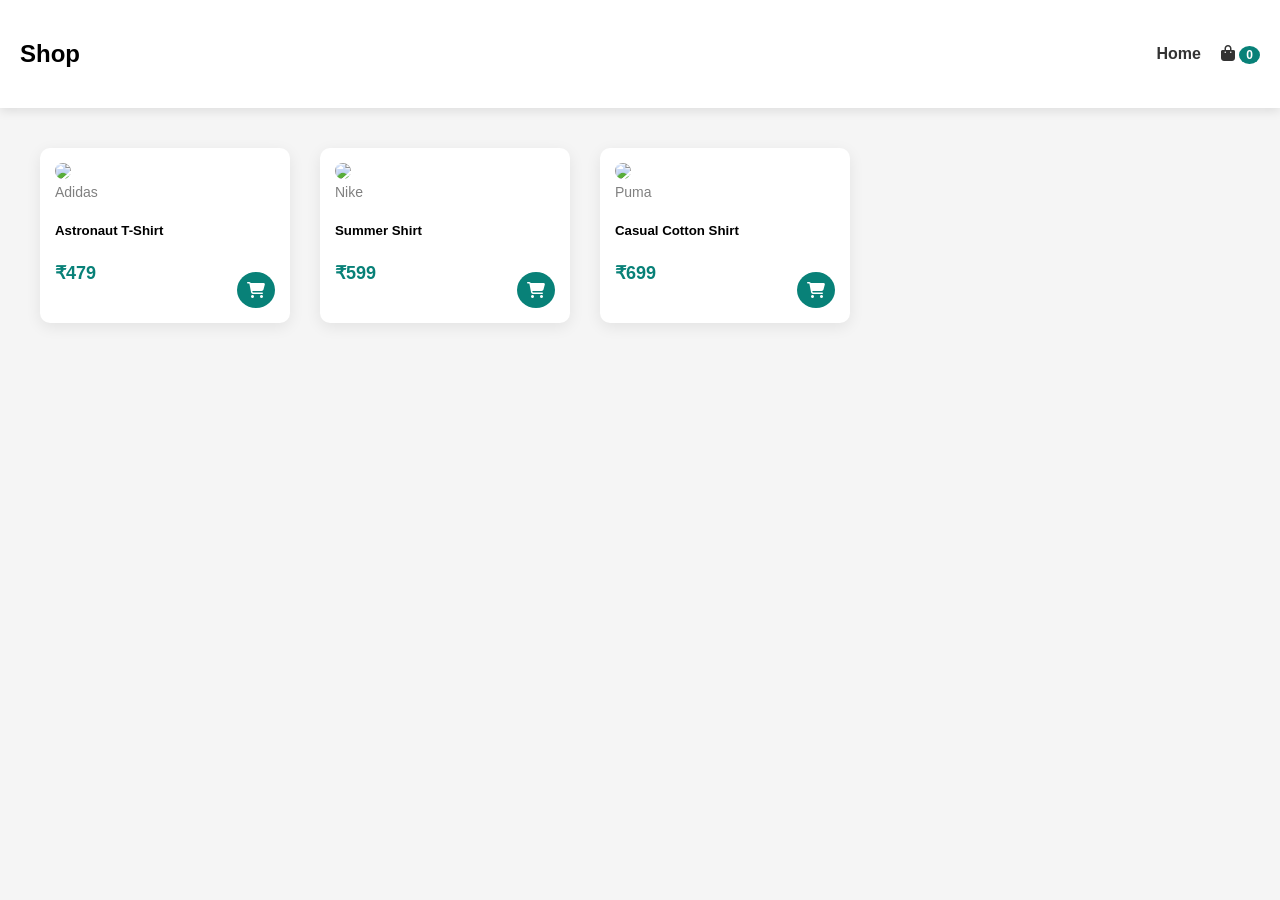
==== index.html @ 13eb0b03 "first commit" ====
<!DOCTYPE html>
<html lang="en">
<head>
<meta charset="UTF-8">
<title>Ecommerce</title>

<link rel="stylesheet"
href="https://cdnjs.cloudflare.com/ajax/libs/font-awesome/6.4.0/css/all.min.css">

<style>

/* GENERAL */

body{
font-family:Arial;
margin:0;
background:#f5f5f5;
}

/* HEADER */

header{
display:flex;
justify-content:space-between;
align-items:center;
padding:20px;
background:white;
box-shadow:0 3px 10px rgba(0,0,0,0.1);
}

.nav{
display:flex;
gap:20px;
list-style:none;
}

.nav a{
text-decoration:none;
color:#333;
font-weight:600;
cursor:pointer;
}

#cart-count{
background:#088178;
color:white;
padding:2px 7px;
border-radius:50%;
font-size:12px;
}

/* PRODUCTS */

#products{
display:flex;
gap:30px;
padding:40px;
flex-wrap:wrap;
}

.pro{
width:220px;
background:white;
padding:15px;
border-radius:10px;
box-shadow:0 4px 15px rgba(0,0,0,0.08);
transition:0.3s;
position:relative;
}

.pro:hover{
transform:translateY(-8px);
box-shadow:0 8px 25px rgba(0,0,0,0.15);
}

.pro img{
width:100%;
border-radius:10px;
}

.des span{
color:gray;
font-size:14px;
}

.price{
color:#088178;
font-size:18px;
}

.cart{
position:absolute;
bottom:15px;
right:15px;
background:#088178;
color:white;
padding:10px;
border-radius:50%;
cursor:pointer;
}

/* CART PAGE */

#cart-page{
display:none;
padding:40px;
}

table{
width:100%;
border-collapse:collapse;
background:white;
}

th,td{
padding:15px;
border-bottom:1px solid #ddd;
text-align:center;
}

#cart-page button{
background:#088178;
color:white;
border:none;
padding:5px 10px;
cursor:pointer;
}

/* TOAST */

#toast{
position:fixed;
bottom:30px;
right:30px;
background:#088178;
color:white;
padding:12px 20px;
border-radius:6px;
opacity:0;
transition:0.4s;
}

#toast.show{
opacity:1;
}

</style>
</head>

<body>

<header>

<h2>Shop</h2>

<ul class="nav">

<li><a onclick="showProducts()">Home</a></li>

<li>
<a onclick="showCart()">
<i class="fa-solid fa-bag-shopping"></i>
<span id="cart-count">0</span>
</a>
</li>

</ul>

</header>

<!-- PRODUCTS -->

<section id="products">

<div class="pro">

<img src="https://picsum.photos/200?1">

<div class="des">
<span>Adidas</span>
<h5 class="product-name">Astronaut T-Shirt</h5>
<h4 class="price">₹479</h4>
</div>

<i class="fa-solid fa-cart-shopping cart add-cart"></i>

</div>


<div class="pro">

<img src="https://picsum.photos/200?2">

<div class="des">
<span>Nike</span>
<h5 class="product-name">Summer Shirt</h5>
<h4 class="price">₹599</h4>
</div>

<i class="fa-solid fa-cart-shopping cart add-cart"></i>

</div>


<div class="pro">

<img src="https://picsum.photos/200?3">

<div class="des">
<span>Puma</span>
<h5 class="product-name">Casual Cotton Shirt</h5>
<h4 class="price">₹699</h4>
</div>

<i class="fa-solid fa-cart-shopping cart add-cart"></i>

</div>

</section>

<!-- CART -->

<section id="cart-page">

<h2>Your Cart</h2>

<table>

<thead>

<tr>
<th>Remove</th>
<th>Image</th>
<th>Product</th>
<th>Price</th>
<th>Quantity</th>
<th>Subtotal</th>
</tr>

</thead>

<tbody id="cart-items"></tbody>

</table>

<h3 id="cart-total">Total: ₹0</h3>

</section>

<div id="toast">Item Added to Cart 🛒</div>

<script>

/* PAGE SWITCH */

function showCart(){

document.getElementById("products").style.display="none"
document.getElementById("cart-page").style.display="block"

displayCart()

}

function showProducts(){

document.getElementById("products").style.display="flex"
document.getElementById("cart-page").style.display="none"

}

/* ADD TO CART */

const carts=document.querySelectorAll(".add-cart")

carts.forEach(cart=>{

cart.addEventListener("click",()=>{

const product=cart.closest(".pro")

const name=product.querySelector(".product-name").innerText
const price=product.querySelector(".price").innerText
const image=product.querySelector("img").src

addToCart(name,price,image)

showToast()

})

})

function addToCart(name,price,image){

let cartItems=JSON.parse(localStorage.getItem("cart")) || []

let existing=cartItems.find(item=>item.name===name)

if(existing){

existing.quantity++

}else{

cartItems.push({
name:name,
price:price,
image:image,
quantity:1
})

}

localStorage.setItem("cart",JSON.stringify(cartItems))

updateCartCount()

}

/* CART COUNT */

function updateCartCount(){

let cartItems=JSON.parse(localStorage.getItem("cart")) || []

document.getElementById("cart-count").innerText=cartItems.length

}

updateCartCount()

/* DISPLAY CART */

function displayCart(){

let cartItems=JSON.parse(localStorage.getItem("cart")) || []

const cartTable=document.getElementById("cart-items")

const cartTotal=document.getElementById("cart-total")

cartTable.innerHTML=""

let total=0

cartItems.forEach((item,index)=>{

let priceNumber=parseInt(item.price.replace("₹",""))

let subtotal=priceNumber*item.quantity

total+=subtotal

cartTable.innerHTML+=`

<tr>

<td>
<button onclick="removeItem(${index})">X</button>
</td>

<td>
<img src="${item.image}" width="70">
</td>

<td>${item.name}</td>

<td>${item.price}</td>

<td>

<button onclick="decrease(${index})">-</button>

${item.quantity}

<button onclick="increase(${index})">+</button>

</td>

<td>₹${subtotal}</td>

</tr>

`

})

cartTotal.innerText="Total: ₹"+total

}

/* QUANTITY */

function increase(index){

let cartItems=JSON.parse(localStorage.getItem("cart"))

cartItems[index].quantity++

localStorage.setItem("cart",JSON.stringify(cartItems))

displayCart()

}

function decrease(index){

let cartItems=JSON.parse(localStorage.getItem("cart"))

if(cartItems[index].quantity>1){

cartItems[index].quantity--

}else{

cartItems.splice(index,1)

}

localStorage.setItem("cart",JSON.stringify(cartItems))

displayCart()

}

/* REMOVE */

function removeItem(index){

let cartItems=JSON.parse(localStorage.getItem("cart"))

cartItems.splice(index,1)

localStorage.setItem("cart",JSON.stringify(cartItems))

displayCart()

updateCartCount()

}

/* TOAST */

function showToast(){

const toast=document.getElementById("toast")

toast.classList.add("show")

setTimeout(()=>{
toast.classList.remove("show")
},2000)

}

</script>

</body>
</html>
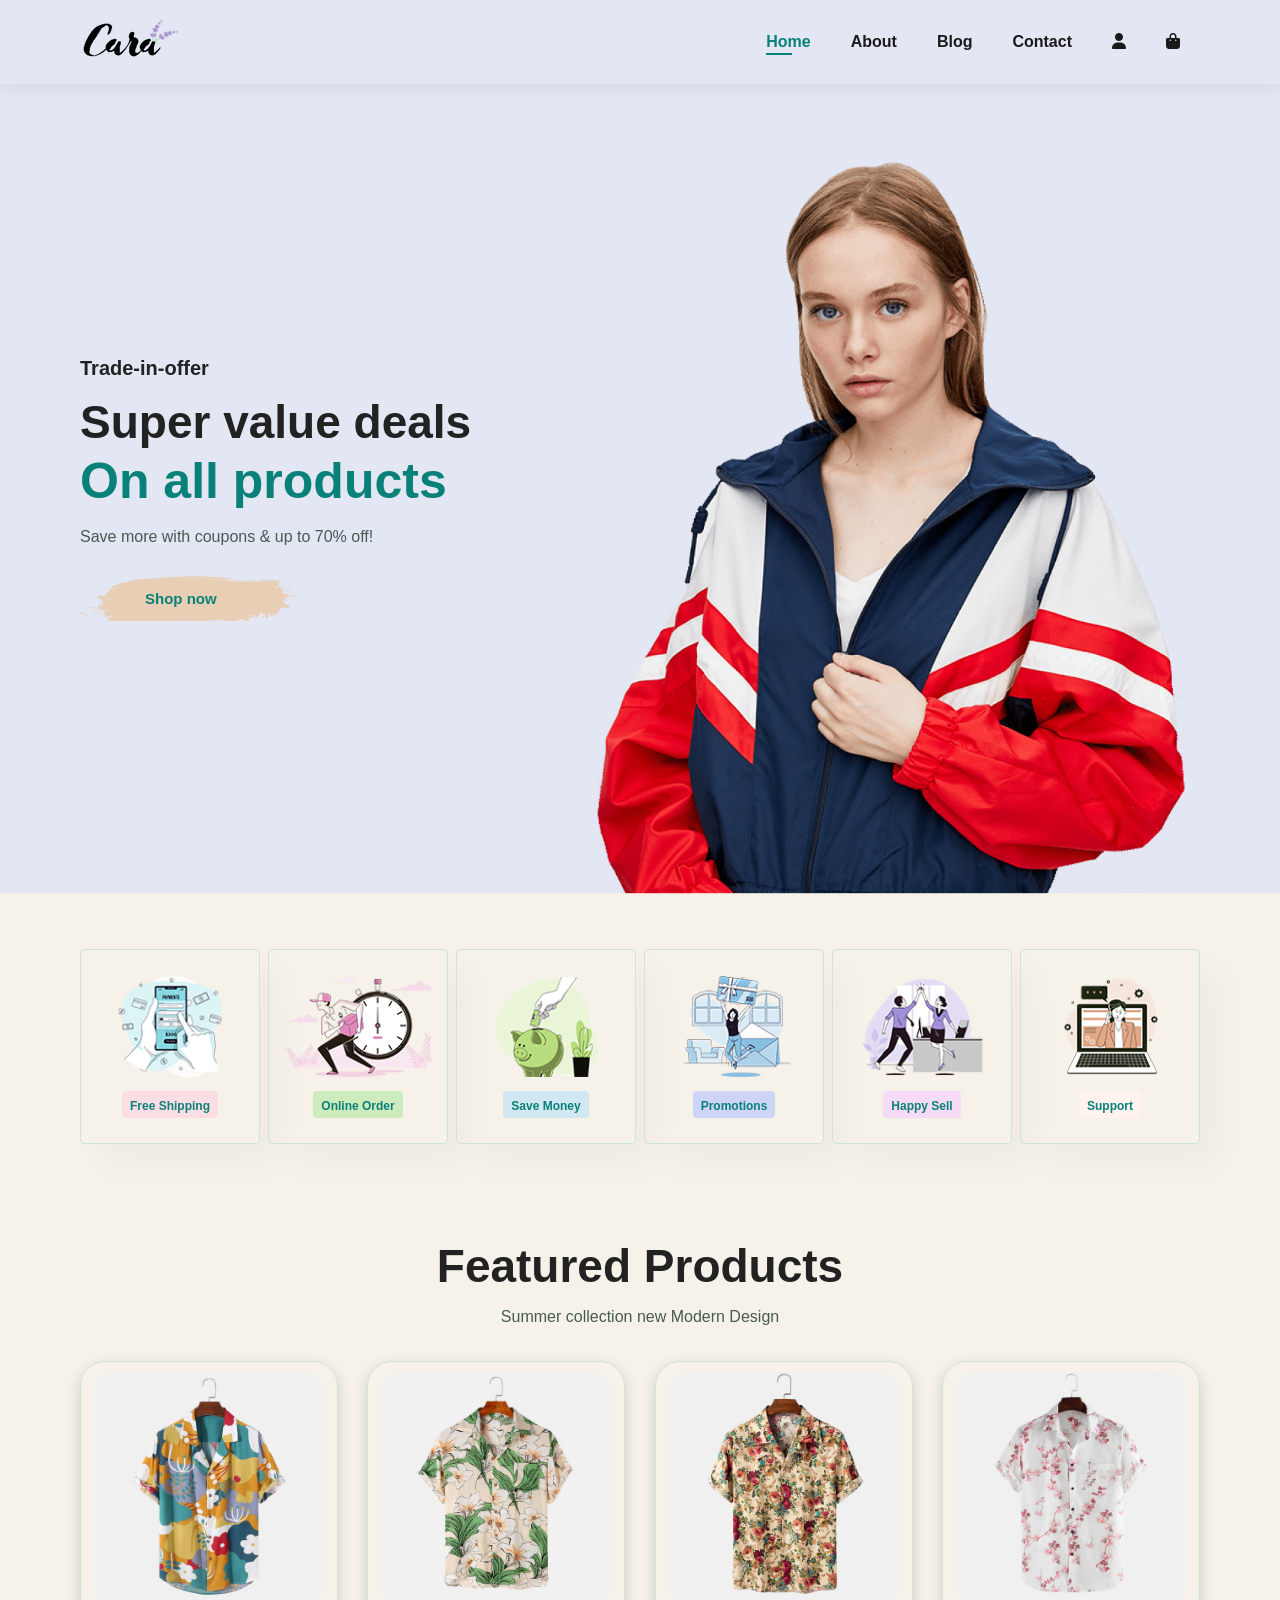
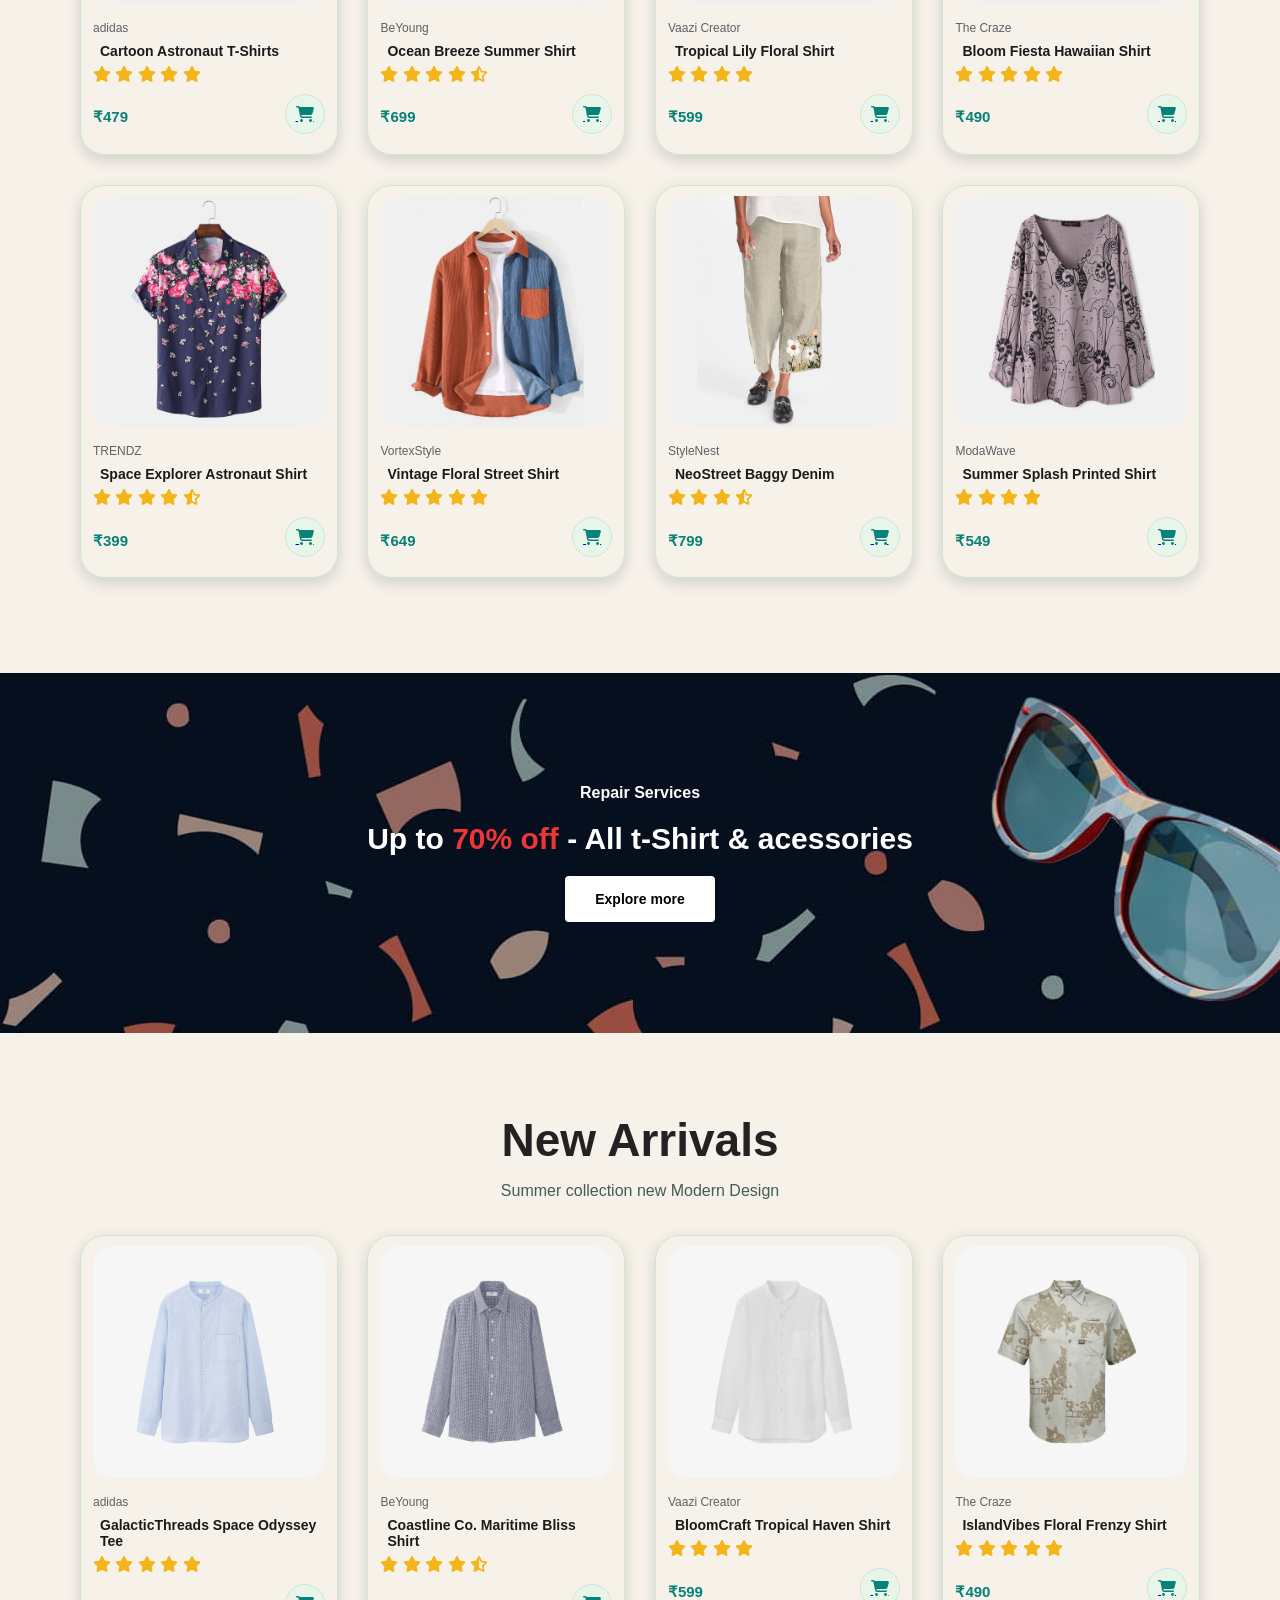
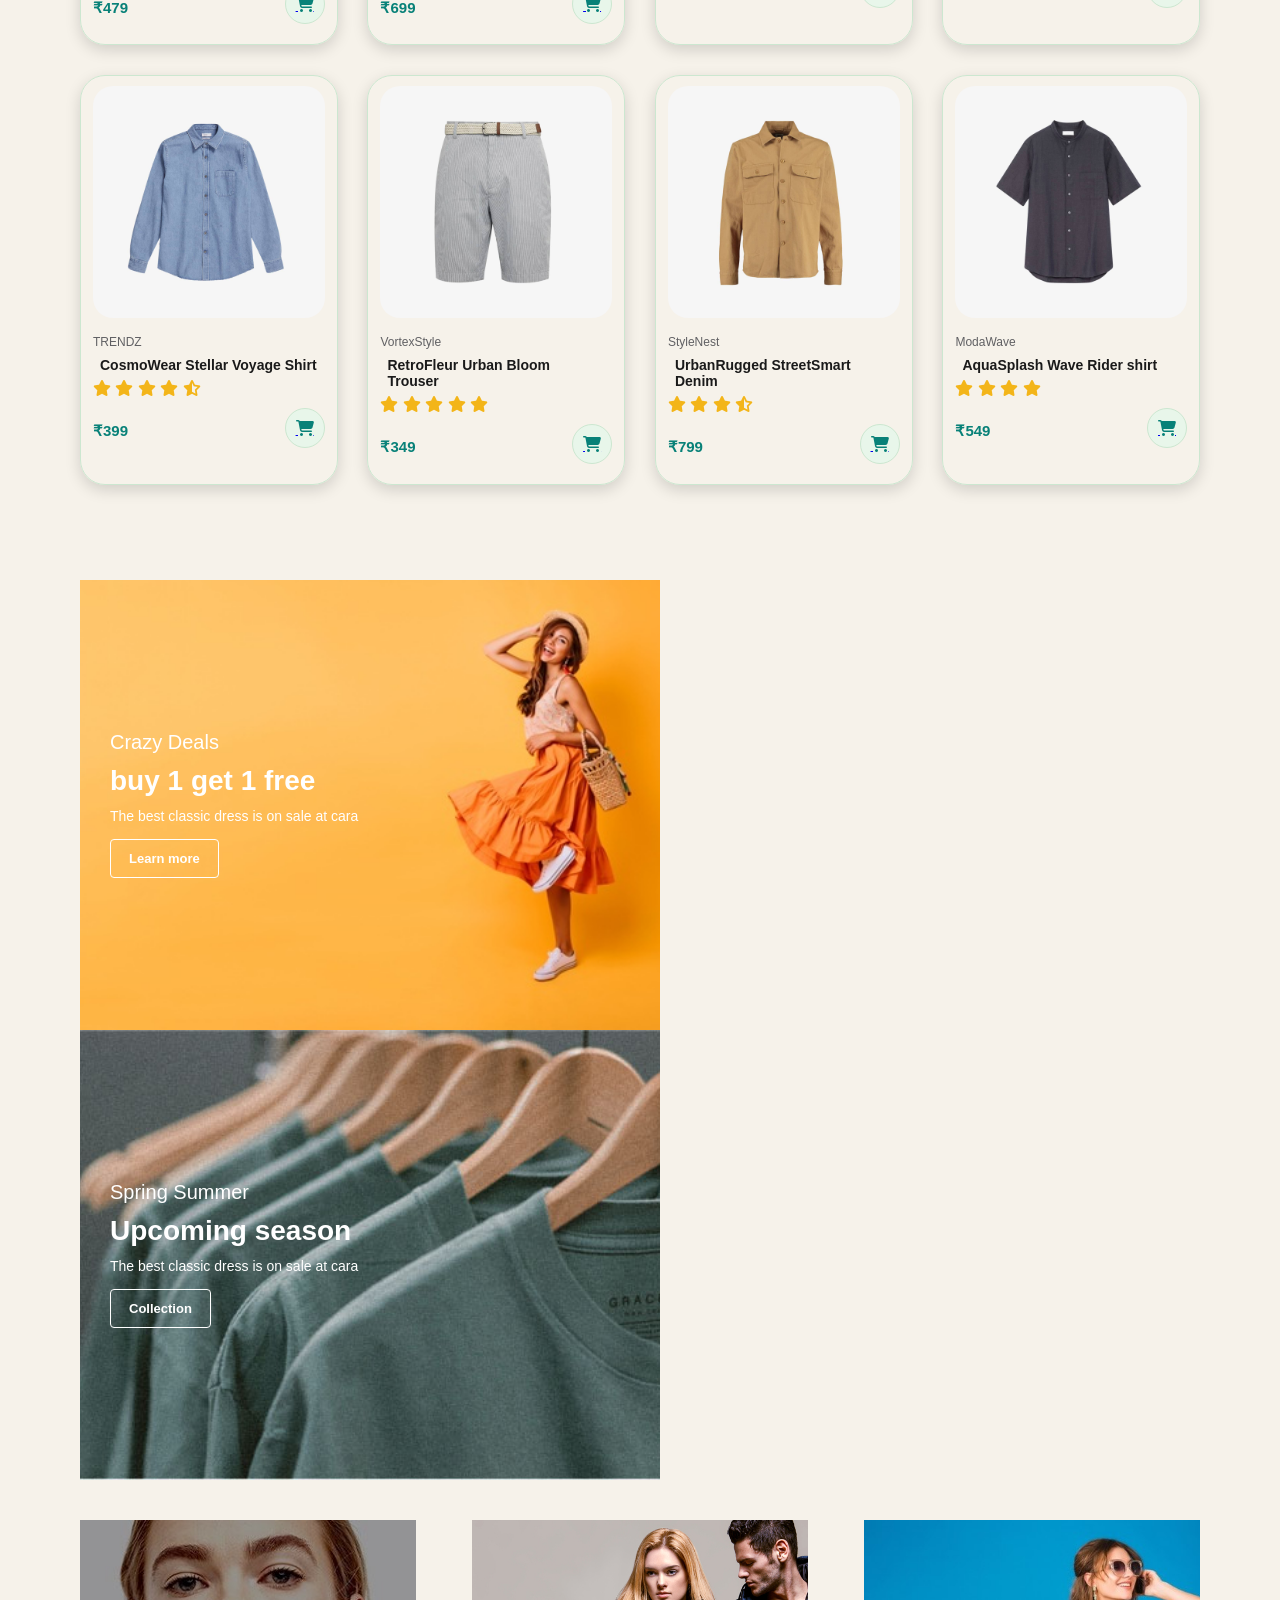
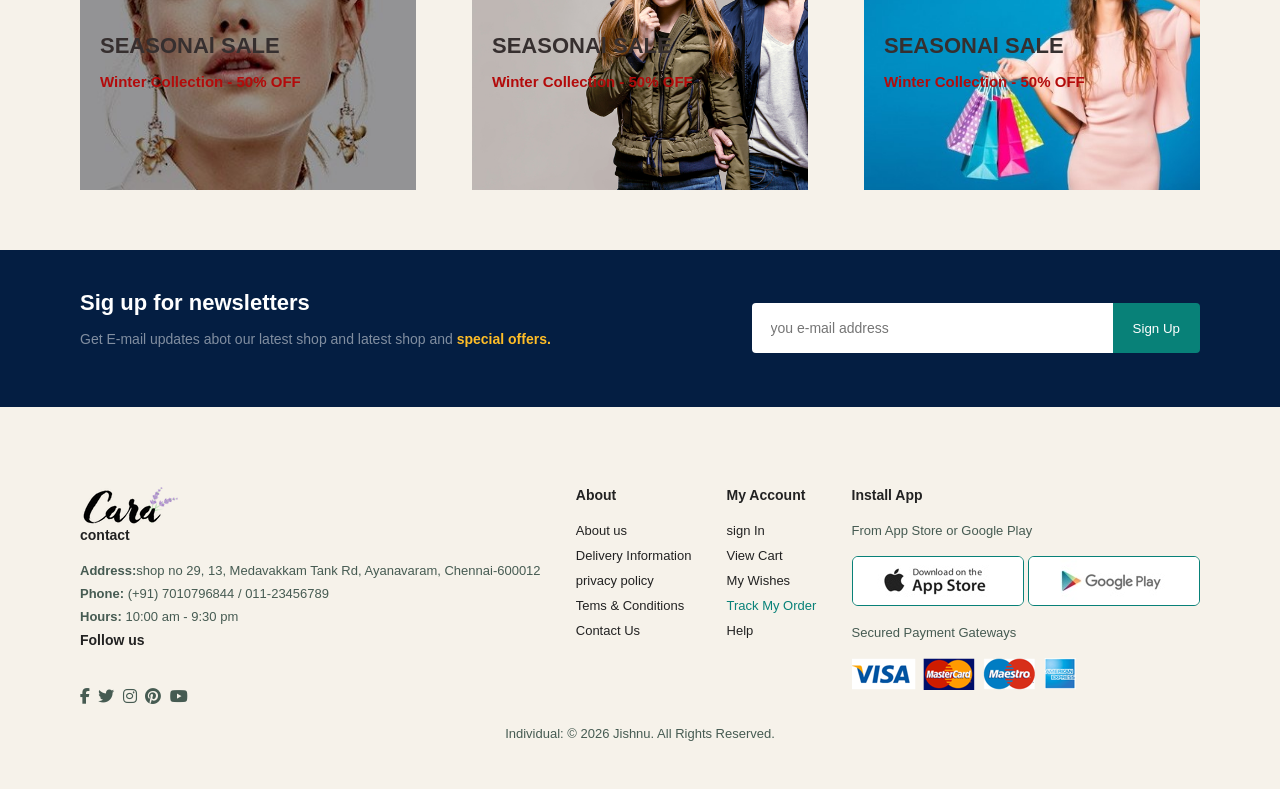
==== commit 98ba8efc: "fixed homepage to cara" ====
--- a/index.html
+++ b/index.html
@@ -1,460 +1,550 @@
 <!DOCTYPE html>
 <html lang="en">
 <head>
-<meta charset="UTF-8">
-<title>Ecommerce</title>
-
-<link rel="stylesheet"
-href="https://cdnjs.cloudflare.com/ajax/libs/font-awesome/6.4.0/css/all.min.css">
-
-<style>
-
-/* GENERAL */
-
-body{
-font-family:Arial;
-margin:0;
-background:#f5f5f5;
-}
-
-/* HEADER */
-
-header{
-display:flex;
-justify-content:space-between;
-align-items:center;
-padding:20px;
-background:white;
-box-shadow:0 3px 10px rgba(0,0,0,0.1);
-}
-
-.nav{
-display:flex;
-gap:20px;
-list-style:none;
-}
-
-.nav a{
-text-decoration:none;
-color:#333;
-font-weight:600;
-cursor:pointer;
-}
-
-#cart-count{
-background:#088178;
-color:white;
-padding:2px 7px;
-border-radius:50%;
-font-size:12px;
-}
-
-/* PRODUCTS */
-
-#products{
-display:flex;
-gap:30px;
-padding:40px;
-flex-wrap:wrap;
-}
-
-.pro{
-width:220px;
-background:white;
-padding:15px;
-border-radius:10px;
-box-shadow:0 4px 15px rgba(0,0,0,0.08);
-transition:0.3s;
-position:relative;
-}
-
-.pro:hover{
-transform:translateY(-8px);
-box-shadow:0 8px 25px rgba(0,0,0,0.15);
-}
-
-.pro img{
-width:100%;
-border-radius:10px;
-}
-
-.des span{
-color:gray;
-font-size:14px;
-}
-
-.price{
-color:#088178;
-font-size:18px;
-}
-
-.cart{
-position:absolute;
-bottom:15px;
-right:15px;
-background:#088178;
-color:white;
-padding:10px;
-border-radius:50%;
-cursor:pointer;
-}
-
-/* CART PAGE */
-
-#cart-page{
-display:none;
-padding:40px;
-}
-
-table{
-width:100%;
-border-collapse:collapse;
-background:white;
-}
-
-th,td{
-padding:15px;
-border-bottom:1px solid #ddd;
-text-align:center;
-}
-
-#cart-page button{
-background:#088178;
-color:white;
-border:none;
-padding:5px 10px;
-cursor:pointer;
-}
-
-/* TOAST */
-
-#toast{
-position:fixed;
-bottom:30px;
-right:30px;
-background:#088178;
-color:white;
-padding:12px 20px;
-border-radius:6px;
-opacity:0;
-transition:0.4s;
-}
-
-#toast.show{
-opacity:1;
-}
-
-</style>
+    <meta charset="UTF-8">
+    <meta name="viewport" content="width=device-width, initial-scale=1.0">
+    <title><ECOMMERCE-WEBSITE></title>
+    <link rel="stylesheet" href="ecom.css">
+    <!-- Font Awesome CDN -->
+<link rel="stylesheet" href="https://cdnjs.cloudflare.com/ajax/libs/font-awesome/6.4.2/css/all.min.css"
+/>
 </head>
-
 <body>
 
-<header>
-
-<h2>Shop</h2>
-
-<ul class="nav">
-
-<li><a onclick="showProducts()">Home</a></li>
-
-<li>
-<a onclick="showCart()">
-<i class="fa-solid fa-bag-shopping"></i>
-<span id="cart-count">0</span>
-</a>
-</li>
-
-</ul>
-
-</header>
-
-<!-- PRODUCTS -->
-
-<section id="products">
-
-<div class="pro">
-
-<img src="https://picsum.photos/200?1">
-
-<div class="des">
-<span>Adidas</span>
-<h5 class="product-name">Astronaut T-Shirt</h5>
-<h4 class="price">₹479</h4>
-</div>
-
-<i class="fa-solid fa-cart-shopping cart add-cart"></i>
-
-</div>
-
-
-<div class="pro">
-
-<img src="https://picsum.photos/200?2">
-
-<div class="des">
-<span>Nike</span>
-<h5 class="product-name">Summer Shirt</h5>
-<h4 class="price">₹599</h4>
-</div>
-
-<i class="fa-solid fa-cart-shopping cart add-cart"></i>
-
-</div>
-
-
-<div class="pro">
-
-<img src="https://picsum.photos/200?3">
-
-<div class="des">
-<span>Puma</span>
-<h5 class="product-name">Casual Cotton Shirt</h5>
-<h4 class="price">₹699</h4>
-</div>
-
-<i class="fa-solid fa-cart-shopping cart add-cart"></i>
+    <section id="header">
+        <a href="#"> <img src="img/button/logo.png" class="logo"></a>
+
+        <div>
+         <ul id="navbar">
+        <li><a class="active" href="index.html">Home</a></li>
+        <li><a href="about.html">About</a></li>
+        <li><a href="blog.html">Blog</a></li>
+        <li><a href="contact.html">Contact</a></li>
+        <li><a href="login.html"><i class="fas fa-user"></i></a></li>
+        <li id="cart-icon"><a href="#"><i class="fas fa-bag-shopping"></i></a></li>
+        </ul>
+        </div>
+    </section>
+
+
+    <section id="hero">
+        <h4>Trade-in-offer</h4>
+        <h2>Super value deals</h2>
+        <h1>On all products</h1>
+        <p>Save more with coupons & up to 70% off! </p>
+        <button class="normal">Shop now</button>
+    </section>
+
+    <section id="feature" class="section-p1">
+        <div class="fe-box">
+            <img src="img/features/f1.png" alt="">
+            <h6>Free Shipping</h6>
+        </div>
+
+         <div class="fe-box">
+            <img src="img/features/f2.png" alt="">
+            <h6>Online Order</h6>
+        </div>
+
+         <div class="fe-box">
+            <img src="img/features/f3.png" alt="">
+            <h6>Save Money</h6>
+        </div>
+
+         <div class="fe-box">
+            <img src="img/features/f4.png" alt="">
+            <h6>Promotions</h6>
+        </div>
+
+         <div class="fe-box">
+            <img src="img/features/f5.png" alt="">
+            <h6>Happy Sell</h6>
+        </div>
+
+         <div class="fe-box">
+            <img src="img/features/f6.png" alt="">
+            <h6>Support</h6>
+        </div>
+    </section>
+
+ <section id="product-1" class="section-p1">
+
+<h2>Featured Products</h2>
+<p>Summer collection new Modern Design</p>
+
+<div class="pro-container">
+
+<div class="pro">
+<img src="img/products/f1.jpg" alt="">
+<div class="des">
+<span>adidas</span>
+<h5>Cartoon Astronaut T-Shirts</h5>
+
+<div class="star">
+<i class="fas fa-star"></i>
+<i class="fas fa-star"></i>
+<i class="fas fa-star"></i>
+<i class="fas fa-star"></i>
+<i class="fas fa-star"></i>
+</div>
+
+<div class="price-cart">
+<h4>₹479</h4>
+<a href="#"><i class="fas fa-shopping-cart cart"></i></a>
+</div>
+
+</div>
+</div>
+
+
+<div class="pro">
+<img src="img/products/f2.jpg" alt="">
+<div class="des">
+<span>BeYoung</span>
+<h5>Ocean Breeze Summer Shirt</h5>
+
+<div class="star">
+<i class="fas fa-star"></i>
+<i class="fas fa-star"></i>
+<i class="fas fa-star"></i>
+<i class="fas fa-star"></i>
+<i class="fas fa-star-half-alt"></i>
+</div>
+
+<div class="price-cart">
+<h4>₹699</h4>
+<a href="#"><i class="fas fa-shopping-cart cart"></i></a>
+</div>
+
+</div>
+</div>
+
+<div class="pro">
+<img src="img/products/f3.jpg" alt="">
+<div class="des">
+<span>Vaazi Creator</span>
+<h5>Tropical Lily Floral Shirt</h5>
+
+<div class="star">
+<i class="fas fa-star"></i>
+<i class="fas fa-star"></i>
+<i class="fas fa-star"></i>
+<i class="fas fa-star"></i>
+</div>
+
+<div class="price-cart">
+<h4>₹599</h4>
+<a href="#"><i class="fas fa-shopping-cart cart"></i></a>
+</div>
+
+</div>
+</div>
+
+<div class="pro">
+<img src="img/products/f4.jpg" alt="">
+<div class="des">
+<span>The Craze</span>
+<h5>Bloom Fiesta Hawaiian Shirt</h5>
+
+<div class="star">
+<i class="fas fa-star"></i>
+<i class="fas fa-star"></i>
+<i class="fas fa-star"></i>
+<i class="fas fa-star"></i>
+<i class="fas fa-star"></i>
+</div>
+
+<div class="price-cart">
+<h4>₹490</h4>
+<a href="#"><i class="fas fa-shopping-cart cart"></i></a>
+</div>
+
+</div>
+</div>
+
+<div class="pro">
+<img src="img/products/f5.jpg" alt="">
+<div class="des">
+<span>TRENDZ</span>
+<h5>Space Explorer Astronaut Shirt</h5>
+
+<div class="star">
+<i class="fas fa-star"></i>
+<i class="fas fa-star"></i>
+<i class="fas fa-star"></i>
+<i class="fas fa-star"></i>
+<i class="fas fa-star-half-alt"></i>
+
+</div>
+
+<div class="price-cart">
+<h4>₹399</h4>
+<a href="#"><i class="fas fa-shopping-cart cart"></i></a>
+</div>
+
+</div>
+</div>
+
+<div class="pro">
+<img src="img/products/f6.jpg" alt="">
+<div class="des">
+<span>VortexStyle</span>
+<h5>Vintage Floral Street Shirt</h5>
+
+<div class="star">
+<i class="fas fa-star"></i>
+<i class="fas fa-star"></i>
+<i class="fas fa-star"></i>
+<i class="fas fa-star"></i>
+<i class="fas fa-star"></i>
+</div>
+
+<div class="price-cart">
+<h4>₹649</h4>
+<a href="#"><i class="fas fa-shopping-cart cart"></i></a>
+</div>
+
+</div>
+</div>
+
+<div class="pro">
+<img src="img/products/f7.jpg" alt="">
+<div class="des">
+<span>StyleNest</span>
+<h5>NeoStreet Baggy Denim</h5>
+
+<div class="star">
+<i class="fas fa-star"></i>
+<i class="fas fa-star"></i>
+<i class="fas fa-star"></i>
+<i class="fas fa-star-half-alt"></i>
+</div>
+
+<div class="price-cart">
+<h4>₹799</h4>
+<a href="#"><i class="fas fa-shopping-cart cart"></i></a>
+</div>
+
+</div>
+</div>
+
+<div class="pro">
+<img src="img/products/f8.jpg" alt="">
+<div class="des">
+<span>ModaWave</span>
+<h5>Summer Splash Printed Shirt	</h5>
+
+<div class="star">
+<i class="fas fa-star"></i>
+<i class="fas fa-star"></i>
+<i class="fas fa-star"></i>
+<i class="fas fa-star"></i>
+
+</div>
+
+<div class="price-cart">
+<h4>₹549</h4>
+<a href="#"><i class="fas fa-shopping-cart cart"></i></a>
+</div>
+
+</div>
+</div>
 
 </div>
 
 </section>
-
-<!-- CART -->
-
-<section id="cart-page">
-
-<h2>Your Cart</h2>
-
-<table>
-
-<thead>
-
-<tr>
-<th>Remove</th>
-<th>Image</th>
-<th>Product</th>
-<th>Price</th>
-<th>Quantity</th>
-<th>Subtotal</th>
-</tr>
-
-</thead>
-
-<tbody id="cart-items"></tbody>
-
-</table>
-
-<h3 id="cart-total">Total: ₹0</h3>
+ 
+<section id="banner" class="section-m1">
+    <h4>Repair Services</h4>
+    <h2>Up to <span>70% off</span> - All t-Shirt & acessories</h2>
+    <button class="normal">Explore more</button>
 
 </section>
 
-<div id="toast">Item Added to Cart 🛒</div>
-
-<script>
-
-/* PAGE SWITCH */
-
-function showCart(){
-
-document.getElementById("products").style.display="none"
-document.getElementById("cart-page").style.display="block"
-
-displayCart()
-
-}
-
-function showProducts(){
-
-document.getElementById("products").style.display="flex"
-document.getElementById("cart-page").style.display="none"
-
-}
-
-/* ADD TO CART */
-
-const carts=document.querySelectorAll(".add-cart")
-
-carts.forEach(cart=>{
-
-cart.addEventListener("click",()=>{
-
-const product=cart.closest(".pro")
-
-const name=product.querySelector(".product-name").innerText
-const price=product.querySelector(".price").innerText
-const image=product.querySelector("img").src
-
-addToCart(name,price,image)
-
-showToast()
-
-})
-
-})
-
-function addToCart(name,price,image){
-
-let cartItems=JSON.parse(localStorage.getItem("cart")) || []
-
-let existing=cartItems.find(item=>item.name===name)
-
-if(existing){
-
-existing.quantity++
-
-}else{
-
-cartItems.push({
-name:name,
-price:price,
-image:image,
-quantity:1
-})
-
-}
-
-localStorage.setItem("cart",JSON.stringify(cartItems))
-
-updateCartCount()
-
-}
-
-/* CART COUNT */
-
-function updateCartCount(){
-
-let cartItems=JSON.parse(localStorage.getItem("cart")) || []
-
-document.getElementById("cart-count").innerText=cartItems.length
-
-}
-
-updateCartCount()
-
-/* DISPLAY CART */
-
-function displayCart(){
-
-let cartItems=JSON.parse(localStorage.getItem("cart")) || []
-
-const cartTable=document.getElementById("cart-items")
-
-const cartTotal=document.getElementById("cart-total")
-
-cartTable.innerHTML=""
-
-let total=0
-
-cartItems.forEach((item,index)=>{
-
-let priceNumber=parseInt(item.price.replace("₹",""))
-
-let subtotal=priceNumber*item.quantity
-
-total+=subtotal
-
-cartTable.innerHTML+=`
-
-<tr>
-
-<td>
-<button onclick="removeItem(${index})">X</button>
-</td>
-
-<td>
-<img src="${item.image}" width="70">
-</td>
-
-<td>${item.name}</td>
-
-<td>${item.price}</td>
-
-<td>
-
-<button onclick="decrease(${index})">-</button>
-
-${item.quantity}
-
-<button onclick="increase(${index})">+</button>
-
-</td>
-
-<td>₹${subtotal}</td>
-
-</tr>
-
-`
-
-})
-
-cartTotal.innerText="Total: ₹"+total
-
-}
-
-/* QUANTITY */
-
-function increase(index){
-
-let cartItems=JSON.parse(localStorage.getItem("cart"))
-
-cartItems[index].quantity++
-
-localStorage.setItem("cart",JSON.stringify(cartItems))
-
-displayCart()
-
-}
-
-function decrease(index){
-
-let cartItems=JSON.parse(localStorage.getItem("cart"))
-
-if(cartItems[index].quantity>1){
-
-cartItems[index].quantity--
-
-}else{
-
-cartItems.splice(index,1)
-
-}
-
-localStorage.setItem("cart",JSON.stringify(cartItems))
-
-displayCart()
-
-}
-
-/* REMOVE */
-
-function removeItem(index){
-
-let cartItems=JSON.parse(localStorage.getItem("cart"))
-
-cartItems.splice(index,1)
-
-localStorage.setItem("cart",JSON.stringify(cartItems))
-
-displayCart()
-
-updateCartCount()
-
-}
-
-/* TOAST */
-
-function showToast(){
-
-const toast=document.getElementById("toast")
-
-toast.classList.add("show")
-
-setTimeout(()=>{
-toast.classList.remove("show")
-},2000)
-
-}
-
-</script>
-
+
+ <section id="product-1" class="section-p1">
+
+<h2>New Arrivals</h2>
+<p>Summer collection new Modern Design</p>
+
+<div class="pro-container">
+
+<div class="pro">
+<img src="img/products/n1.jpg" alt="">
+<div class="des">
+<span>adidas</span>
+<h5>GalacticThreads Space Odyssey Tee</h5>
+
+<div class="star">
+<i class="fas fa-star"></i>
+<i class="fas fa-star"></i>
+<i class="fas fa-star"></i>
+<i class="fas fa-star"></i>
+<i class="fas fa-star"></i>
+</div>
+
+<div class="price-cart">
+<h4>₹479</h4>
+<a href="#"><i class="fas fa-shopping-cart cart"></i></a>
+</div>
+
+</div>
+</div>
+
+
+<div class="pro">
+<img src="img/products/n2.jpg" alt="">
+<div class="des">
+<span>BeYoung</span>
+<h5>Coastline Co. Maritime Bliss Shirt</h5>
+
+<div class="star">
+<i class="fas fa-star"></i>
+<i class="fas fa-star"></i>
+<i class="fas fa-star"></i>
+<i class="fas fa-star"></i>
+<i class="fas fa-star-half-alt"></i>
+</div>
+
+<div class="price-cart">
+<h4>₹699</h4>
+<a href="#"><i class="fas fa-shopping-cart cart"></i></a>
+</div>
+
+</div>
+</div>
+
+<div class="pro">
+<img src="img/products/n3.jpg" alt="">
+<div class="des">
+<span>Vaazi Creator</span>
+<h5>BloomCraft Tropical Haven Shirt</h5>
+
+<div class="star">
+<i class="fas fa-star"></i>
+<i class="fas fa-star"></i>
+<i class="fas fa-star"></i>
+<i class="fas fa-star"></i>
+</div>
+
+<div class="price-cart">
+<h4>₹599</h4>
+<a href="#"><i class="fas fa-shopping-cart cart"></i></a>
+</div>
+
+</div>
+</div>
+
+<div class="pro">
+<img src="img/products/n4.jpg" alt="">
+<div class="des">
+<span>The Craze</span>
+<h5>IslandVibes Floral Frenzy Shirt</h5>
+
+<div class="star">
+<i class="fas fa-star"></i>
+<i class="fas fa-star"></i>
+<i class="fas fa-star"></i>
+<i class="fas fa-star"></i>
+<i class="fas fa-star"></i>
+</div>
+
+<div class="price-cart">
+<h4>₹490</h4>
+<a href="#"><i class="fas fa-shopping-cart cart"></i></a>
+</div>
+
+</div>
+</div>
+
+<div class="pro">
+<img src="img/products/n5.jpg" alt="">
+<div class="des">
+<span>TRENDZ</span>
+<h5> CosmoWear Stellar Voyage Shirt</h5>
+
+<div class="star">
+<i class="fas fa-star"></i>
+<i class="fas fa-star"></i>
+<i class="fas fa-star"></i>
+<i class="fas fa-star"></i>
+<i class="fas fa-star-half-alt"></i>
+
+</div>
+
+<div class="price-cart">
+<h4>₹399</h4>
+<a href="#"><i class="fas fa-shopping-cart cart"></i></a>
+</div>
+
+</div>
+</div>
+
+<div class="pro">
+<img src="img/products/n6.jpg" alt="">
+<div class="des">
+<span>VortexStyle</span>
+<h5>RetroFleur Urban Bloom Trouser</h5>
+
+<div class="star">
+<i class="fas fa-star"></i>
+<i class="fas fa-star"></i>
+<i class="fas fa-star"></i>
+<i class="fas fa-star"></i>
+<i class="fas fa-star"></i>
+</div>
+
+<div class="price-cart">
+<h4>₹349</h4>
+<a href="#"><i class="fas fa-shopping-cart cart"></i></a>
+</div>
+
+</div>
+</div>
+
+<div class="pro">
+<img src="img/products/n7.jpg" alt="">
+<div class="des">
+<span>StyleNest</span>
+<h5>UrbanRugged StreetSmart Denim</h5>
+
+<div class="star">
+<i class="fas fa-star"></i>
+<i class="fas fa-star"></i>
+<i class="fas fa-star"></i>
+<i class="fas fa-star-half-alt"></i>
+</div>
+
+<div class="price-cart">
+<h4>₹799</h4>
+<a href="#"><i class="fas fa-shopping-cart cart"></i></a>
+</div>
+
+</div>
+</div>
+
+<div class="pro">
+<img src="img/products/n8.jpg" alt="">
+<div class="des">
+<span>ModaWave</span>
+<h5>AquaSplash Wave Rider shirt</h5>
+
+<div class="star">
+<i class="fas fa-star"></i>
+<i class="fas fa-star"></i>
+<i class="fas fa-star"></i>
+<i class="fas fa-star"></i>
+
+</div>
+
+<div class="price-cart">
+<h4>₹549</h4>
+<a href="#"><i class="fas fa-shopping-cart cart"></i></a>
+</div>
+
+</div>
+</div>
+
+</div>
+
+</section>
+
+<section id="sm-banner" class="section-p1">
+    <div class="banner-box">
+        <h4>Crazy Deals</h4>
+        <h2>buy 1 get 1 free</h2>
+        <span>The best classic dress is on sale at cara</span>
+        <button class="white">Learn more</button>
+    </div>
+    <div class="banner-box2">
+        <h4>Spring Summer</h4>
+        <h2>Upcoming season</h2>
+        <span>The best classic dress is on sale at cara</span>
+        <button class="white">Collection</button>
+    </div>
+</section>
+
+<section id="banner-3">
+        <div class="banner-box">
+        <h2>SEASONAl SALE</h2>
+        <h3>Winter Collection - 50% OFF</h3>
+    </div>
+        <div class="banner-box3">
+        <h2>SEASONAl SALE</h2>
+        <h3>Winter Collection - 50% OFF</h3>
+    </div>
+        <div class="banner-box4">
+        <h2>SEASONAl SALE</h2>
+        <h3>Winter Collection - 50% OFF</h3>
+    </div>
+
+</section>
+ 
+<section id="newsletter" class="section-p1 section-m1">
+    <div class="newstext">
+        <h4>Sig up for newsletters</h4>
+        <p>Get E-mail updates abot our latest shop and latest shop and <span> special offers.</span></p>
+    </div>
+    <div class="form">
+        <input type="text" placeholder="you e-mail address">
+        <button>Sign Up</button>
+    </div>
+</section>
+
+<footer class="section-p1">
+    <div class="col">
+        <img src="img/button/logo.png" alt="">
+        <h4>contact</h4>
+        <p><strong>Address:</strong>shop no 29, 13, Medavakkam Tank Rd, Ayanavaram, Chennai-600012</p>
+        <p><strong>Phone:</strong> (+91) 7010796844 / 011-23456789</p>
+        <p><strong>Hours:</strong> 10:00 am - 9:30 pm</p>
+        <div class="follow">
+            <h4>Follow us</h4>
+            <div class="icon">
+                <i class="fab fa-facebook-f"></i>
+                <i class="fab fa-twitter"></i>
+                <i class="fab fa-instagram"></i>
+                <i class="fab fa-pinterest"></i>
+                <i class="fab fa-youtube"></i>
+            </div>
+        </div>
+    </div>
+
+    <div class="col">
+        <h4>About</h4>
+        <a href="#">About us</a>
+        <a href="#">Delivery Information</a>
+        <a href="#">privacy policy</a>
+        <a href="#">Tems & Conditions</a>
+        <a href="#">Contact Us</a>
+    </div>
+        <div class="col">
+        <h4>My Account</h4>
+        <a href="#">sign In</a>
+        <a href="#">View Cart</a>
+        <a href="#">My Wishes</a>
+        <a href="#">Track My Order</a>
+        <a href="#">Help</a>
+    </div>
+    <div class="col install">
+        <h4>Install App</h4>
+        <p>From App Store or Google Play</p>
+        <div class="row">
+            <img src="img/pay/app.jpg">
+            <img src="img/pay/play.jpg">
+        </div>
+        <p>Secured Payment Gateways</p>
+        <img src="img/pay/pay.png">
+    </div>
+    <div class="copyright">
+        <p>Individual: © 2026 Jishnu. All Rights Reserved.</p>
+    </div>
+</footer>
+
+  
+
+
+
+    <script src="ecom.js"></script>
 </body>
 </html>
--- a/ecom.css
+++ b/ecom.css
@@ -0,0 +1,1115 @@
+@import url("https://fonts.googleapis.com/css2?family=Spartan:wght@100;200;300;400;500;600;700;800;900&display=swap");
+* {
+  margin: 0;
+  padding: 0;
+  box-sizing: border-box;
+  font-family: "Spartan", sans-serif;
+}
+
+html {
+  scroll-behavior: smooth;
+}
+
+/* Global Styles */
+
+h1 {
+  font-size: 50px;
+  line-height: 64px;
+  color: #222;
+}
+
+h2 {
+  font-size: 46px;
+  line-height: 54px;
+  color: #222;
+}
+
+h4 {
+  font-size: 20px;
+  color: #222;
+}
+
+h6 {
+  font-weight: 700;
+  font-size: 12px;
+}
+
+p {
+  font-size: 16px;
+  color: #465b52;
+  margin: 15px 0 20px 0;
+}
+
+.section-p1 {
+  padding: 40px 80px;
+}
+
+.section-m1 {
+  margin: 40px 0;
+}
+
+button.normal{
+  font-size: 14px;
+  font-weight: 600;
+  padding:15px 30px;
+  color: #000;
+  background-color: #fff;
+  border-radius: 4px;
+  cursor: pointer;
+  border: none;
+  outline: none;
+  transition: 0.2s ease;
+}
+button.normal:hover{
+  background-color:#088178;
+  color:#fff;
+  transform:translateY(-4px);
+  box-shadow:0 8px 20px rgba(0,0,0,0.2);
+}
+body {
+  width: 100%;
+}
+
+#header{
+    display: flex;
+    align-items: center;
+    justify-content: space-between;
+    padding: 20px 80px;
+    background-color: #e3e6f3;
+    box-shadow: 0 5px 15px rgba(0, 0, 0, 0.06);
+    z-index: 999;
+    position: sticky;
+    top:0;
+    left:0;
+}
+
+#navbar{
+    display: flex;
+    align-items: center;
+    justify-content: center;
+}
+
+
+#navbar li{
+    list-style: none;
+    padding: 0 20px;
+    position: relative;
+}
+
+#navbar li a{
+    text-decoration: none;
+    font-size: 16px;
+    font-weight: 600;
+    color: #1a1a1a;
+    transition: 0.3 ease;
+}
+
+#navbar li a:hover,
+#navbar li a.active{
+    color: #088178;
+}
+
+#navbar li a.active::after,
+#navbar li a:hover::after{
+  content: "";
+  width: 30%;
+  height: 2px;
+  background-color: #088178;
+  position: absolute;
+  bottom: -4px;
+  left:20px;
+}
+
+#hero{
+  background-image: url("img/button/hero4.png");
+  height: 90vh;
+  width: 100%;
+  background-size: cover;
+  background-position: top 25% right 0;
+  padding: 0 80px;
+  display: flex;
+  flex-direction: column;
+  align-items: flex-start;
+  justify-content: center;
+}
+
+#hero h4{
+   padding-bottom: 15px;  
+}
+#hero h1{
+  color: #088178;
+}
+
+#hero button{
+  margin-top: 10px;
+  background-image: url(img/button/button.png);
+  background-color: transparent;
+  color: #088178;
+  border: 0;
+  padding: 14px 80px 14px 65px;
+  background-repeat: no-repeat;
+  cursor: pointer;
+  font-weight: 700;
+  font-size: 15px;
+}
+
+#feature .fe-box{
+  width: 180px;
+  text-align: center;
+  padding: 25px 15px;
+  box-shadow: 20px 20px 34px rgba(0, 0, 0, 0.03);
+  border:1px solid  #cce7d0;
+  border-radius: 4px;
+  margin:15px 0;
+}
+
+#feature .fe-box:hover{
+    box-shadow: 10px 10px 54px rgba(70, 62, 221, 0.1);
+}
+
+#feature .fe-box h6{
+  display: inline-block;
+  padding: 9px 8px 6px 8px;
+  line-height: 1;
+  border-radius: 4px;
+  color: #088178;
+  background-color: #fddde4;
+}
+
+#feature .fe-box:nth-child(2) h6{
+  background-color: #cdebbc;
+}
+
+#feature .fe-box:nth-child(3) h6{
+  background-color: #d1e8f2;
+}
+
+#feature .fe-box:nth-child(4) h6{
+  background-color: #cdd4f8;
+}
+
+#feature .fe-box:nth-child(5) h6{
+  background-color: #f6dbf6;
+}
+
+#feature .fe-box:nth-child(6) h6{
+  background-color: #fff2ef;
+}
+
+#feature .fe-box img{
+  width: 100%;
+  margin-bottom: 10px;
+}
+
+#feature {
+  display: flex;
+  align-items: center;
+  justify-content: space-between;
+  flex-wrap: wrap;
+}
+
+#product-1{
+  text-align: center;
+}
+
+#product-1 .pro-container{
+  display:flex;
+  justify-content:space-between;
+  flex-wrap:wrap;
+}
+
+
+#product-1 .pro{
+  width: 23%;
+  min-width: 250px;
+  padding: 10px 12px;
+  border: 1px solid #cce7d0;
+  border-radius: 25px;
+  cursor: pointer;
+  box-shadow: 0px 5px 15px rgba(0,0,0,0.15);
+  margin: 15px 0;
+  transition: 0.2s ease;
+}
+
+#product-1 .pro:hover{
+  box-shadow: 0px 10px 25px rgba(0,0,0,0.25);
+}
+
+#product-1 .pro:hover{
+  transform: translateY(-5px);
+  box-shadow: 0px 15px 35px rgba(0,0,0,0.25);
+}
+#product-1 .pro img{
+  width: 100%;
+  border-radius: 20px;
+}
+
+#product-1 .pro .des{
+  text-align: start;
+  padding: 10px 0;
+}
+#product-1 .pro .des span{
+  color: #606063;
+  font-size: 12px;
+}
+#product-1 .pro .des h5{
+  padding: 7px;
+  color:#1a1a1a;
+  font-size: 14px;
+}
+
+#product-1 .pro .star i{
+  color: #f3b519;
+}
+
+#product-1 .pro .des h4 {
+  padding-top:7px;
+  font-size: 15px;
+  font-weight: 700;
+  color: #088178;
+}
+
+
+#product-1 .pro .price-cart{
+  display:flex;
+  justify-content:space-between;
+  align-items:center;
+  margin-top:10px;
+}
+
+#product-1 .pro .cart{
+  width:40px;
+  height:40px;
+  line-height:40px;
+  border-radius:50%;
+  background:#e8f6ea;
+  color:#088178;
+  display:flex;
+  align-items:center;
+  justify-content:center;
+  border: 1px solid #cce7d0;
+}
+
+#banner{
+  display: flex;
+  flex-direction: column;
+  justify-content: center;
+  align-items: center;
+  text-align: center;
+  background-image: url(img/banner/b2.jpg);
+  width: 100%;
+  background-size: cover;
+  height: 40vh;
+  background-position: center;
+}
+#banner h4{
+  color: white;
+  font-size: 16px;
+}
+#banner h2{
+  color: white;
+  font-size: 30px;
+  padding: 10px 0;
+}
+
+#banner h2 span{
+  color: #ef3636;
+}
+
+#sm-banner .banner-box{
+  display: flex;
+  flex-direction: column;
+  justify-content: center;
+  align-items: flex-start;
+  text-align: center;
+  background-image: url(img/banner/b17.jpg);
+  min-width: 580px;
+  background-size: cover;
+  height: 50vh;
+  background-position: center;
+  padding: 30px;
+}
+
+#sm-banner .banner-box2{
+   display: flex;
+  flex-direction: column;
+  justify-content: center;
+  align-items: flex-start;
+  text-align: center;
+  background-image: url(img/banner/b10.jpg);
+  min-width: 580px;
+  background-size: cover;
+  height: 50vh;
+  background-position: center;
+  padding: 30px;
+}
+
+#sm-banner{
+  display: flex;
+  justify-content: space-between;
+  flex-wrap: wrap;
+}
+
+#sm-banner h4{
+  color: #fff;
+  font-size: 20px;
+  font-weight: 300;
+}
+
+
+#sm-banner h2{
+  color: #fff;
+  font-size: 28px;
+  font-weight: 800;
+}
+
+
+#sm-banner span{
+  color: #fff;
+  font-size: 14px;
+  font-weight: 500;
+  padding-bottom: 15px;
+}
+
+ button.white{
+  font-size:13px;
+  font-weight:600;
+  padding:11px 18px;
+  color:#fff;
+  background-color:transparent;
+  border:1px solid #fff;   /* FIXED */
+  border-radius:4px;
+  cursor:pointer;
+  outline:none;
+  transition:0.3s ease;
+}
+
+button.white:hover{
+  background-color:#0f766e;
+  color:#fff;
+  border-color:#0f766e;
+  transform:translateY(-4px);
+  box-shadow:0 8px 20px rgba(0,0,0,0.2);
+}
+
+#banner-3{
+  display: flex;
+  justify-content: space-between;
+  flex-wrap: wrap;
+  padding: 0 80px;
+}
+
+#banner-3 .banner-box{
+  display: flex;
+  flex-direction: column;
+  justify-content: center;
+  align-items: flex-start;
+  text-align: center;
+  background-image: url(img/banner/b7.jpg);
+  min-width: 30%;
+  background-size: cover;
+  height: 30vh;
+  background-position: center;
+  padding: 20px;
+  margin-bottom: 20px;
+}
+
+#banner-3 .banner-box3{
+    display: flex;
+  flex-direction: column;
+  justify-content: center;
+  align-items: flex-start;
+  text-align: center;
+  background-image: url(img/banner/b4.jpg);
+  min-width: 30%;
+  background-size: cover;
+  height: 30vh;
+  background-position: center;
+  padding: 20px;
+  margin-bottom: 20px;
+}
+#banner-3 .banner-box4{
+      display: flex;
+  flex-direction: column;
+  justify-content: center;
+  align-items: flex-start;
+  text-align: center;
+  background-image: url(img/banner/b18.jpg);
+  min-width: 30%;
+  background-size: cover;
+  height: 30vh;
+  background-position: center;
+  padding: 20px;
+  margin-bottom: 20px;
+}
+#banner-3 h2{
+  color: #362f2f;
+  font-weight: 900;
+  font-size:22px;
+}
+#banner-3 h3{
+  color: #b30b0b;
+  font-weight: 800;
+  font-size:15px;
+}
+
+#newsletter{
+  display:flex;
+  justify-content:space-between;
+  align-items:center;
+  flex-wrap:wrap;
+  background-color:#041e42;
+  color:#fff;
+}
+
+#newsletter h4{
+  color: #fff;
+  font-size:22px;
+  font-weight:700;
+}
+
+#newsletter p{
+  font-size:14px;
+  font-weight:400;
+  color:#818ea0;
+}
+
+#newsletter p span{
+  color:#ffbd27;
+  font-weight:600;
+}
+
+/* form layout */
+
+#newsletter .form{
+  display:flex;
+  width:40%;
+}
+
+/* input */
+
+#newsletter input{
+  height:3.125rem;
+  padding:0 1.25em;
+  font-size:14px;
+  border:1px solid transparent;
+  border-radius:4px 0 0 4px;
+  outline:none;
+  width:100%;
+}
+
+/* button */
+
+#newsletter button{
+  background-color:#088178;
+  color:#fff;
+  border:none;
+  height:3.125rem;     
+  padding:0 20px;
+  border-radius:0 4px 4px 0;
+  cursor:pointer;
+  transition:0.3s ease;
+  display:flex;
+  align-items:center;     
+  justify-content:center; 
+  white-space:nowrap;     
+}
+
+#newsletter button:hover{
+  background-color:#066b63;
+}
+
+footer{
+  display: flex;
+  flex-wrap: wrap;
+  justify-content: space-between;
+}
+
+footer .col{
+  display: flex;
+  flex-direction: column;
+  align-items: flex-start;
+  margin-bottom: 20px;
+}
+footer.logo{
+  margin-bottom: 30px;
+}
+footer h4{
+  font-size: 14px;
+  padding-bottom: 20px;
+}
+
+footer p{
+  font-size: 13px;
+  margin: 0 0 8px 0;
+}
+
+footer a{
+  font-size: 13px;
+  text-decoration: none;
+  color: #222;
+  margin-bottom: 10px;
+}
+footer .follow i{
+  margin-top: 20px;
+  padding-right: 4px;
+  color: #465b52;
+  cursor: pointer;
+}
+footer .follow i:hover,
+footer a:hover{
+  color:#088178;
+  transform:translateY(-4px);
+}
+footer .install .row img{
+  border:1px solid #088178;
+  border-radius: 6px;
+}
+
+footer .install img{
+  margin: 10px 0 15px 0;
+}
+footer .copyright{
+  width: 100%;
+  text-align: center;
+}
+ 
+/*blog.css  */
+*{
+margin:0;
+padding:0;
+box-sizing:border-box;
+font-family:'Poppins',sans-serif;
+}
+
+body{
+background:#f6f2ea;
+color:#2b2b2b;
+}
+
+
+/* HERO SECTION */
+
+.hero{
+display:flex;
+align-items:center;
+justify-content:space-between;
+padding:80px 8%;
+flex-wrap:wrap;
+gap:40px;
+}
+
+.hero-text{
+max-width:500px;
+}
+
+.hero-text h1{
+font-size:58px;
+margin-bottom:20px;
+font-family:serif;
+}
+
+.hero-text p{
+color:#6b6b6b;
+margin-bottom:25px;
+line-height:1.6;
+}
+
+
+.shop-btn {
+padding:12px 28px;
+background:black;
+color:white;
+border:none;
+border-radius:30px;
+cursor:pointer;
+font-size:16px;
+margin-bottom:30px;
+transition:.3s;
+}
+
+.shop-btn:hover{
+background:#333;
+}
+
+
+/* STATS */
+
+.stats{
+display:flex;
+gap:40px;
+}
+
+.stats h2{
+font-size:28px;
+}
+
+.stats p{
+font-size:14px;
+color:#905757;
+}
+
+
+/* HERO IMAGE */
+
+.hero-image img{
+width:340px;
+border-radius:50%;
+object-fit:cover;
+}
+
+
+/* TRENDING SECTION */
+
+.trending{
+padding:80px 8%;
+text-align:center;
+}
+
+.trending h2{
+font-size:40px;
+margin-bottom:60px;
+font-family:serif;
+}
+
+
+/* GRID */
+
+.outfit-grid{
+display:grid;
+grid-template-columns:repeat(3,1fr);
+gap:30px;
+max-width:1100px;
+margin:auto;
+}
+
+
+/* CARD */
+
+.outfit-card{
+position:relative;
+border-radius:16px;
+overflow:hidden;
+cursor:pointer;
+}
+
+.outfit-card{
+width:260px;
+height:350px;
+overflow:hidden;
+border-radius:16px;
+}
+
+.outfit-card img{
+width:100%;
+height:100%;
+object-fit:cover;
+object-position:center;
+display:block;
+}
+
+
+/* TIP OVERLAY */
+
+.tip{
+position:absolute;
+bottom:0;
+left:0;
+width:100%;
+background:rgba(0,0,0,0.6);
+color:rgb(214, 208, 208);
+padding:20px;
+transform:translateY(100%);
+transition:.4s;
+}
+
+.tip h3{
+margin-bottom:6px;
+font-size:18px;
+}
+
+.tip p{
+font-weight: bold;
+font-size:14px;
+line-height:1.4;
+color:#8b6f47;
+}
+
+/* HOVER */
+
+.outfit-card:hover img{
+transform:scale(1.08);
+}
+
+.outfit-card:hover .tip{
+transform:translateY(0);
+}
+
+/* STYLE GUIDE SECTION #f8f8f8;*/
+
+.style-guide{
+padding:80px 10%;
+background: #f6f2ea;
+text-align:center;
+}
+
+.style-guide h2{
+font-size:36px;
+margin-bottom:10px;
+}
+
+.guide-subtitle{
+max-width:600px;
+margin:auto;
+margin-bottom:50px;
+color:#666;
+}
+
+.tips-container{
+display:grid;
+grid-template-columns:repeat(auto-fit,minmax(220px,1fr));
+gap:25px;
+}
+
+.tip-box{
+background:white;
+padding:25px;
+border-radius:10px;
+box-shadow:0 5px 15px rgba(0,0,0,0.08);
+transition:0.3s;
+}
+
+.tip-box:hover{
+transform:translateY(-5px);
+box-shadow:0 10px 25px rgba(0,0,0,0.12);
+}
+
+.tip-box h3{
+margin-bottom:10px;
+font-size:18px;
+}
+
+.tip-box p{
+color:#555;
+font-size:14px;
+line-height:1.6;
+}
+
+
+/* RESPONSIVE */
+
+@media(max-width:900px){
+
+.hero{
+flex-direction:column;
+text-align:center;
+}
+
+.hero-image img{
+margin-top:40px;
+width:260px;
+}
+
+.outfit-grid{
+grid-template-columns:repeat(2,1fr);
+}
+
+}
+
+
+@media(max-width:600px){
+
+.outfit-grid{
+grid-template-columns:1fr;
+}
+
+}
+
+/* HOME MOBILE RESPONSIVE */
+
+@media (max-width:799px){
+
+#header{
+padding:15px 20px;
+}
+
+.section-p1{
+padding:40px 20px;
+}
+
+#navbar{
+flex-direction:column;
+}
+
+#feature{
+justify-content:center;
+}
+
+#feature .fe-box{
+margin:10px;
+}
+
+#product-1 .pro{
+width:100%;
+}
+
+#sm-banner .banner-box,
+#sm-banner .banner-box2{
+min-width:100%;
+margin-bottom:20px;
+}
+
+#banner-3{
+padding:0 20px;
+}
+
+#newsletter{
+flex-direction:column;
+align-items:flex-start;
+}
+
+#newsletter .form{
+width:100%;
+margin-top:15px;
+}
+
+}
+
+/*ABOUT.CSS*/
+body{
+font-family: "Spartan", sans-serif;
+margin:0;
+padding:0;
+}
+
+/* HERO */
+
+#about-hero{
+background-image:url("img/banner/b1.jpg");
+height:40vh;
+background-size:cover;
+background-position:center;
+display:flex;
+flex-direction:column;
+justify-content:center;
+align-items:center;
+color:white;
+text-align:center;
+}
+
+#about-hero h1{
+font-size:50px;
+}
+
+#about-hero p{
+font-size:18px;
+}
+
+/* ABOUT */
+
+.section-p1{
+padding:40px 80px;
+}
+
+.about-container{
+display:flex;
+align-items:center;
+gap:40px;
+flex-wrap:wrap;
+}
+
+.about-image{
+flex:1;
+}
+
+.about-image img{
+width:100%;
+border-radius:10px;
+}
+
+.about-text{
+flex:1;
+}
+
+.about-text h2{
+font-size:36px;
+margin-bottom:20px;
+}
+
+.about-text p{
+font-size:16px;
+line-height:1.6;
+color:#555;
+}
+
+/* WHY US */
+
+#why-us{
+text-align:center;
+background:#f5f5f5;
+}
+
+.features{
+display:flex;
+justify-content:space-between;
+flex-wrap:wrap;
+margin-top:30px;
+}
+
+.feature-box{
+flex:1;
+min-width:200px;
+padding:20px;
+}
+
+.feature-box i{
+font-size:35px;
+color:#088178;
+margin-bottom:10px;
+}
+
+.feature-box h4{
+margin-bottom:10px;
+}
+
+/* STORE */
+
+#about-store{
+text-align:center;
+max-width:900px;
+margin:auto;
+}
+
+#about-store h2{
+margin-bottom:20px;
+}
+
+/* CTA */
+
+#cta{
+text-align:center;
+background:#088178;
+color:white;
+}
+
+#cta button{
+margin-top:15px;
+padding:12px 25px;
+border:none;
+background:white;
+color:#088178;
+font-weight:600;
+cursor:pointer;
+border-radius:5px;
+}
+
+#cta button:hover{
+background:#0f766e;
+color:white;
+}
+
+/* MOBILE */
+
+@media (max-width:799px){
+
+.section-p1{
+padding:30px 20px;
+}
+
+.about-container{
+flex-direction:column;
+}
+
+.features{
+flex-direction:column;
+gap:20px;
+}
+
+}
+
+/*DJANGO BACKEND*/
+/* PRODUCT SECTION */
+
+.products-section{
+  width: 90%;
+  max-width: 1300px;
+  margin: 60px auto;
+}
+
+/* TITLE */
+
+.section-title{
+  text-align: center;
+  font-size: 32px;
+  margin-bottom: 40px;
+  font-weight: 600;
+  color: #222;
+}
+
+/* PRODUCT GRID */
+
+#product-container{
+  display: grid;
+  grid-template-columns: repeat(auto-fit, minmax(250px, 1fr));
+  gap: 30px;
+}
+
+/* PRODUCT CARD */
+
+.product-card{
+  border: 1px solid #e5e5e5;
+  border-radius: 15px;
+  padding: 15px;
+  text-align: center;
+  background: #fff;
+  transition: 0.3s ease;
+}
+
+.product-card:hover{
+  box-shadow: 0 8px 25px rgba(0,0,0,0.1);
+  transform: translateY(-5px);
+}
+
+/* PRODUCT IMAGE */
+
+.product-card img{
+  width: 100%;
+  height: 260px;
+  object-fit: cover;
+  border-radius: 10px;
+}
+
+/* PRODUCT NAME */
+
+.product-card h3{
+  margin-top: 15px;
+  font-size: 18px;
+  color: #222;
+}
+
+/* PRODUCT PRICE */
+
+.product-card p{
+  color: #088178;
+  font-size: 18px;
+  font-weight: 600;
+  margin: 10px 0;
+}
+
+/* BUY BUTTON */
+
+.shop-btn{
+  margin-top: 10px;
+  background-color: #088178;
+  color: white;
+  border: none;
+  padding: 10px 25px;
+  border-radius: 30px;
+  cursor: pointer;
+  font-weight: 600;
+  transition: 0.3s;
+}
+
+.shop-btn:hover{
+  background-color: #066e68;
+}
